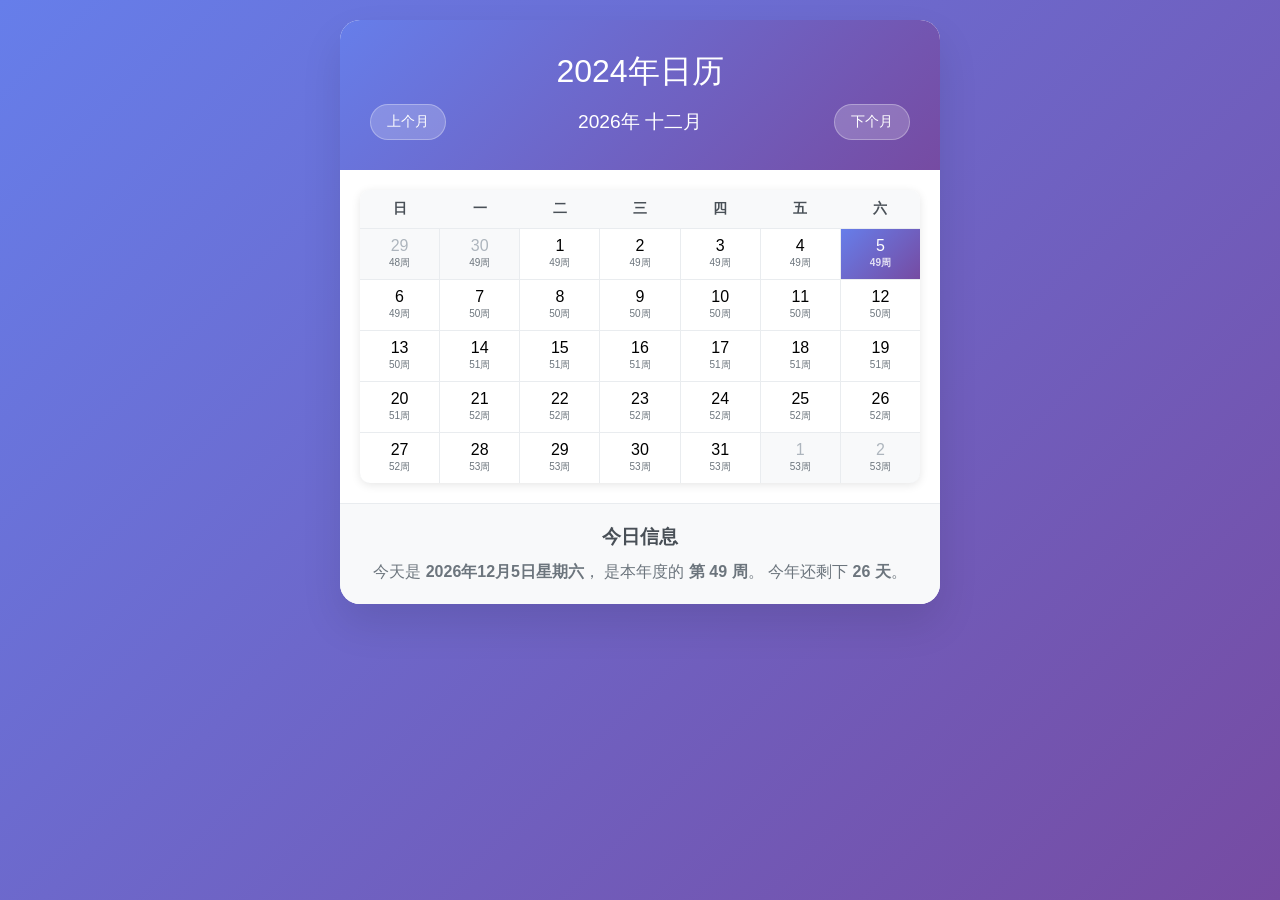
==== index.html @ 58f14a5a "Initial commit" ====
<!DOCTYPE html>
<html lang="zh-CN">
<head>
    <meta charset="UTF-8">
    <meta name="viewport" content="width=device-width, initial-scale=1.0">
    <title>2024年日历 - 第几周查询</title>
    <link rel="stylesheet" href="styles.css">
</head>
<body>
    <div class="container">
        <header>
            <h1>2024年日历</h1>
            <div class="controls">
                <button id="prevMonth">上个月</button>
                <span id="currentMonthDisplay"></span>
                <button id="nextMonth">下个月</button>
            </div>
        </header>

        <div class="calendar-container">
            <div id="calendar"></div>
        </div>

        <div class="info-panel">
            <h3>今日信息</h3>
            <p id="todayInfo"></p>
        </div>
    </div>

    <script src="calendar.js"></script>
</body>
</html>
---- styles.css ----
* {
    margin: 0;
    padding: 0;
    box-sizing: border-box;
}

body {
    font-family: 'Arial', 'Microsoft YaHei', sans-serif;
    background: linear-gradient(135deg, #667eea 0%, #764ba2 100%);
    min-height: 100vh;
    padding: 20px;
}

.container {
    max-width: 600px;
    margin: 0 auto;
    background: white;
    border-radius: 20px;
    box-shadow: 0 20px 40px rgba(0, 0, 0, 0.1);
    overflow: hidden;
}

header {
    background: linear-gradient(135deg, #667eea 0%, #764ba2 100%);
    color: white;
    padding: 30px;
    text-align: center;
}

header h1 {
    font-size: 2em;
    margin-bottom: 10px;
    font-weight: 300;
}

header p {
    font-size: 1.1em;
    opacity: 0.9;
    margin-bottom: 20px;
}

.controls {
    display: flex;
    justify-content: space-between;
    align-items: center;
    gap: 20px;
}

.controls button {
    background: rgba(255, 255, 255, 0.2);
    border: 1px solid rgba(255, 255, 255, 0.3);
    color: white;
    padding: 8px 16px;
    border-radius: 20px;
    cursor: pointer;
    transition: all 0.3s ease;
    font-size: 14px;
}

.controls button:hover {
    background: rgba(255, 255, 255, 0.3);
    transform: translateY(-1px);
}

#currentMonthDisplay {
    font-size: 1.2em;
    font-weight: 500;
    min-width: 120px;
}

.calendar-container {
    padding: 20px;
}

.calendar {
    background: white;
    border-radius: 10px;
    overflow: hidden;
    box-shadow: 0 2px 10px rgba(0, 0, 0, 0.1);
}

.weekday-header {
    display: grid;
    grid-template-columns: repeat(7, 1fr);
    background: #f8f9fa;
    border-bottom: 1px solid #e9ecef;
}

.weekday-header div {
    padding: 10px;
    text-align: center;
    font-weight: 600;
    font-size: 14px;
    color: #495057;
}

.days-grid {
    display: grid;
    grid-template-columns: repeat(7, 1fr);
    gap: 1px;
    background: #e9ecef;
}

.day-cell {
    background: white;
    padding: 8px;
    text-align: center;
    cursor: pointer;
    transition: all 0.2s ease;
    position: relative;
    min-height: 50px;
    display: flex;
    flex-direction: column;
    justify-content: center;
    align-items: center;
}

.day-cell:hover {
    background: #f8f9fa;
    transform: scale(1.05);
    z-index: 1;
}

.day-cell.other-month {
    color: #adb5bd;
    background: #f8f9fa;
}

.day-cell.today {
    background: linear-gradient(135deg, #667eea 0%, #764ba2 100%);
    color: white;
    font-weight: bold;
}

.day-number {
    font-size: 16px;
    font-weight: 500;
    line-height: 1;
}

.week-info {
    font-size: 10px;
    color: #6c757d;
    margin-top: 2px;
}

.day-cell.today .week-info {
    color: rgba(255, 255, 255, 0.8);
}

.info-panel {
    background: #f8f9fa;
    padding: 20px;
    border-top: 1px solid #e9ecef;
    text-align: center;
}

.info-panel h3 {
    color: #495057;
    margin-bottom: 10px;
    font-size: 1.2em;
}

.info-panel p {
    color: #6c757d;
    font-size: 1em;
    line-height: 1.5;
}

@media (max-width: 600px) {
    body {
        padding: 10px;
    }
    
    .container {
        margin: 10px;
        border-radius: 15px;
    }
    
    .day-cell {
        padding: 6px;
        min-height: 45px;
    }
    
    .day-number {
        font-size: 14px;
    }
    
    .week-info {
        font-size: 9px;
    }
    
    .weekday-header div {
        padding: 8px 4px;
        font-size: 12px;
    }
}
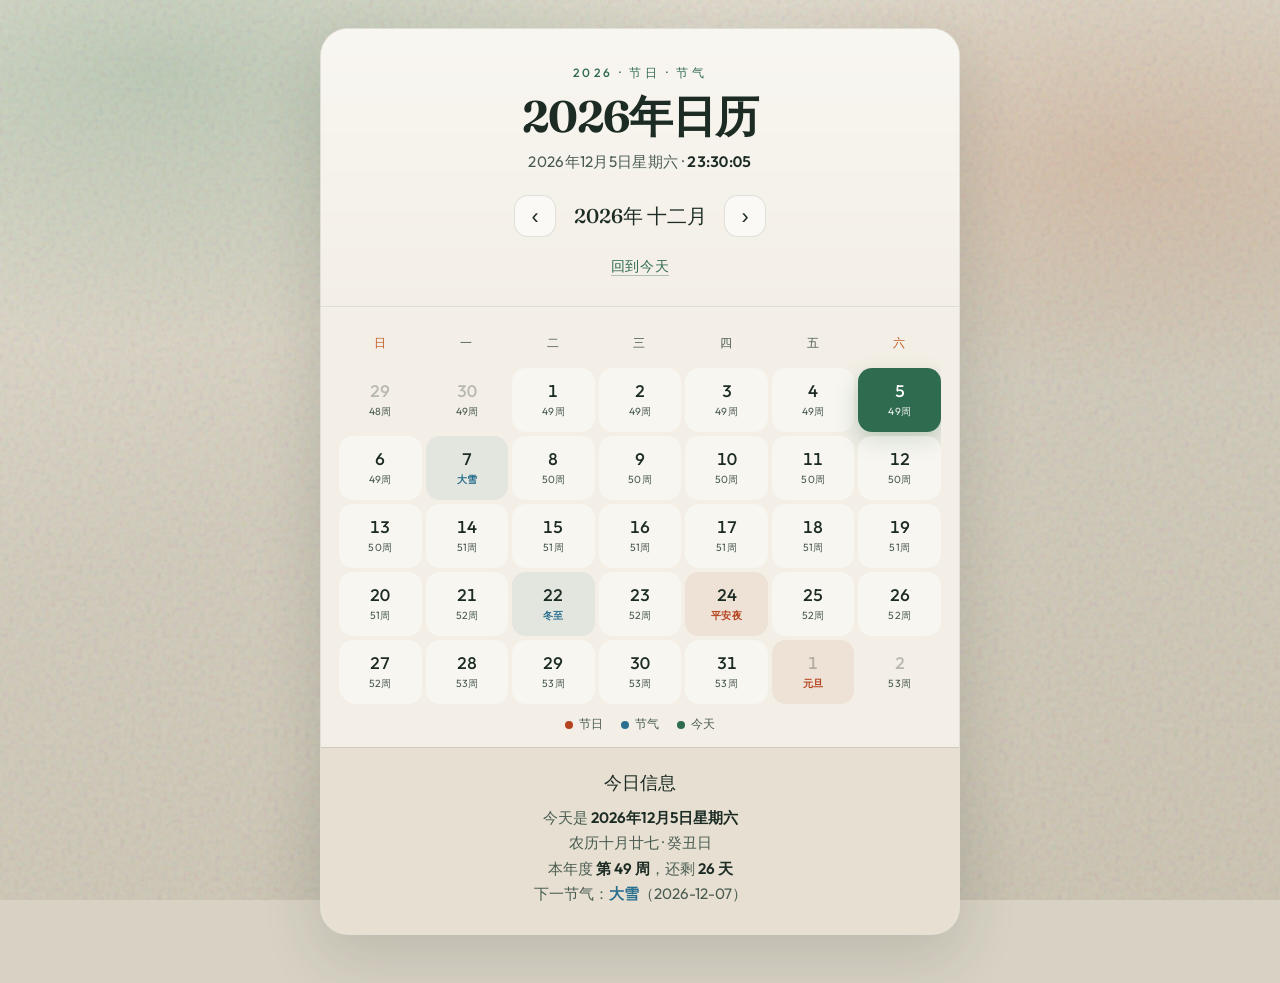
==== commit 6f6527fd: "Keep the calendar current with Chinese festivals and solar terms Refresh the calendar layout, add a " ====
--- a/index.html
+++ b/index.html
@@ -3,30 +3,45 @@
 <head>
     <meta charset="UTF-8">
     <meta name="viewport" content="width=device-width, initial-scale=1.0">
-    <title>2024年日历 - 第几周查询</title>
-    <link rel="stylesheet" href="styles.css">
+    <title>日历 · 第几周</title>
+    <link rel="preconnect" href="https://fonts.googleapis.com">
+    <link rel="preconnect" href="https://fonts.gstatic.com" crossorigin>
+    <link href="https://fonts.googleapis.com/css2?family=Fraunces:opsz,wght@9..144,500;9..144,650&family=Outfit:wght@300;400;500;600&display=swap" rel="stylesheet">
+    <link rel="stylesheet" href="styles.css?v=20260815-festivals">
 </head>
 <body>
+    <div class="atmosphere" aria-hidden="true"></div>
     <div class="container">
         <header>
-            <h1>2024年日历</h1>
+            <p class="eyebrow" id="appYearLabel">日历</p>
+            <h1 id="appTitle">日历</h1>
+            <p class="live-clock" id="liveClock" aria-live="polite"></p>
             <div class="controls">
-                <button id="prevMonth">上个月</button>
+                <button type="button" id="prevMonth" aria-label="上个月">‹</button>
                 <span id="currentMonthDisplay"></span>
-                <button id="nextMonth">下个月</button>
+                <button type="button" id="nextMonth" aria-label="下个月">›</button>
             </div>
+            <button type="button" id="todayBtn" class="today-jump">回到今天</button>
         </header>
 
         <div class="calendar-container">
             <div id="calendar"></div>
         </div>
 
+        <div class="legend" aria-hidden="true">
+            <span class="legend-item festival"><i></i>节日</span>
+            <span class="legend-item jieqi"><i></i>节气</span>
+            <span class="legend-item today-mark"><i></i>今天</span>
+        </div>
+
         <div class="info-panel">
             <h3>今日信息</h3>
             <p id="todayInfo"></p>
+            <div id="selectedDayInfo" class="selected-day" hidden></div>
         </div>
     </div>
 
-    <script src="calendar.js"></script>
+    <script src="lunar.min.js?v=1.7.7"></script>
+    <script src="calendar.js?v=20260815-festivals"></script>
 </body>
-</html>+</html>
--- a/styles.css
+++ b/styles.css
@@ -1,3 +1,20 @@
+:root {
+    --ink: #1c2b24;
+    --ink-soft: #4a5c52;
+    --paper: #f3efe6;
+    --paper-deep: #e7e0d2;
+    --leaf: #2f6b4f;
+    --leaf-bright: #3d8a64;
+    --ember: #c45c26;
+    --festival: #b5431f;
+    --jieqi: #2a6f8f;
+    --line: rgba(28, 43, 36, 0.12);
+    --shadow: 0 24px 60px rgba(28, 43, 36, 0.14);
+    --radius: 28px;
+    --font-display: "Fraunces", "Songti SC", serif;
+    --font-body: "Outfit", "PingFang SC", "Microsoft YaHei", sans-serif;
+}
+
 * {
     margin: 0;
     padding: 0;
@@ -5,193 +22,436 @@
 }
 
 body {
-    font-family: 'Arial', 'Microsoft YaHei', sans-serif;
-    background: linear-gradient(135deg, #667eea 0%, #764ba2 100%);
+    font-family: var(--font-body);
+    color: var(--ink);
+    background: #d8d2c4;
     min-height: 100vh;
-    padding: 20px;
+    padding: 28px 16px 48px;
+    position: relative;
+    overflow-x: hidden;
+}
+
+.atmosphere {
+    position: fixed;
+    inset: 0;
+    background:
+        radial-gradient(ellipse 80% 55% at 12% 8%, rgba(61, 138, 100, 0.22), transparent 55%),
+        radial-gradient(ellipse 70% 50% at 88% 18%, rgba(196, 92, 38, 0.16), transparent 50%),
+        radial-gradient(ellipse 60% 45% at 50% 100%, rgba(28, 43, 36, 0.1), transparent 55%),
+        linear-gradient(165deg, #e9e3d6 0%, #d4cebf 48%, #cfc7b6 100%);
+    z-index: -2;
+}
+
+.atmosphere::after {
+    content: "";
+    position: absolute;
+    inset: 0;
+    opacity: 0.35;
+    background-image: url("data:image/svg+xml,%3Csvg viewBox='0 0 200 200' xmlns='http://www.w3.org/2000/svg'%3E%3Cfilter id='n'%3E%3CfeTurbulence type='fractalNoise' baseFrequency='0.85' numOctaves='4' stitchTiles='stitch'/%3E%3C/filter%3E%3Crect width='100%25' height='100%25' filter='url(%23n)' opacity='0.55'/%3E%3C/svg%3E");
+    pointer-events: none;
+    mix-blend-mode: multiply;
 }
 
 .container {
-    max-width: 600px;
+    max-width: 640px;
     margin: 0 auto;
-    background: white;
-    border-radius: 20px;
-    box-shadow: 0 20px 40px rgba(0, 0, 0, 0.1);
+    background: var(--paper);
+    border-radius: var(--radius);
+    box-shadow: var(--shadow);
     overflow: hidden;
+    border: 1px solid rgba(28, 43, 36, 0.08);
+    animation: rise-in 0.7s cubic-bezier(0.22, 1, 0.36, 1) both;
+}
+
+@keyframes rise-in {
+    from {
+        opacity: 0;
+        transform: translateY(18px) scale(0.985);
+    }
+    to {
+        opacity: 1;
+        transform: translateY(0) scale(1);
+    }
 }
 
 header {
-    background: linear-gradient(135deg, #667eea 0%, #764ba2 100%);
-    color: white;
-    padding: 30px;
+    padding: 36px 28px 24px;
     text-align: center;
+    background:
+        linear-gradient(180deg, rgba(255, 255, 255, 0.45) 0%, transparent 100%),
+        var(--paper);
+    border-bottom: 1px solid var(--line);
+}
+
+.eyebrow {
+    font-size: 0.75rem;
+    letter-spacing: 0.28em;
+    text-transform: uppercase;
+    color: var(--leaf);
+    font-weight: 500;
+    margin-bottom: 10px;
+    animation: fade-up 0.6s 0.08s both;
 }
 
 header h1 {
-    font-size: 2em;
-    margin-bottom: 10px;
-    font-weight: 300;
-}
-
-header p {
-    font-size: 1.1em;
-    opacity: 0.9;
-    margin-bottom: 20px;
+    font-family: var(--font-display);
+    font-size: clamp(2rem, 5vw, 2.75rem);
+    font-weight: 650;
+    letter-spacing: -0.02em;
+    line-height: 1.1;
+    color: var(--ink);
+    margin-bottom: 12px;
+    animation: fade-up 0.6s 0.14s both;
+}
+
+.live-clock {
+    font-size: 0.95rem;
+    color: var(--ink-soft);
+    font-weight: 400;
+    letter-spacing: 0.02em;
+    margin-bottom: 22px;
+    animation: fade-up 0.6s 0.2s both;
+}
+
+.live-clock strong {
+    color: var(--ink);
+    font-weight: 600;
+    font-variant-numeric: tabular-nums;
 }
 
 .controls {
     display: flex;
-    justify-content: space-between;
+    justify-content: center;
     align-items: center;
-    gap: 20px;
+    gap: 14px;
+    margin-bottom: 14px;
+    animation: fade-up 0.6s 0.26s both;
 }
 
 .controls button {
-    background: rgba(255, 255, 255, 0.2);
-    border: 1px solid rgba(255, 255, 255, 0.3);
-    color: white;
-    padding: 8px 16px;
-    border-radius: 20px;
+    width: 42px;
+    height: 42px;
+    border: 1px solid var(--line);
+    background: rgba(255, 255, 255, 0.55);
+    color: var(--ink);
+    border-radius: 14px;
     cursor: pointer;
-    transition: all 0.3s ease;
-    font-size: 14px;
+    font-size: 1.35rem;
+    line-height: 1;
+    transition: background 0.2s ease, transform 0.2s ease, border-color 0.2s ease;
 }
 
 .controls button:hover {
-    background: rgba(255, 255, 255, 0.3);
+    background: #fff;
+    border-color: rgba(47, 107, 79, 0.35);
     transform: translateY(-1px);
 }
 
+.controls button:active {
+    transform: translateY(0);
+}
+
 #currentMonthDisplay {
-    font-size: 1.2em;
-    font-weight: 500;
-    min-width: 120px;
+    font-family: var(--font-display);
+    font-size: 1.25rem;
+    font-weight: 500;
+    min-width: 140px;
+    color: var(--ink);
+}
+
+.today-jump {
+    appearance: none;
+    border: none;
+    background: transparent;
+    color: var(--leaf);
+    font-family: var(--font-body);
+    font-size: 0.85rem;
+    font-weight: 500;
+    letter-spacing: 0.04em;
+    cursor: pointer;
+    padding: 6px 10px;
+    text-decoration: underline;
+    text-underline-offset: 4px;
+    text-decoration-color: rgba(47, 107, 79, 0.35);
+    transition: color 0.2s ease, text-decoration-color 0.2s ease;
+    animation: fade-up 0.6s 0.32s both;
+}
+
+.today-jump:hover {
+    color: var(--leaf-bright);
+    text-decoration-color: var(--leaf-bright);
+}
+
+@keyframes fade-up {
+    from {
+        opacity: 0;
+        transform: translateY(10px);
+    }
+    to {
+        opacity: 1;
+        transform: translateY(0);
+    }
 }
 
 .calendar-container {
-    padding: 20px;
+    padding: 18px 18px 8px;
 }
 
 .calendar {
-    background: white;
-    border-radius: 10px;
+    background: transparent;
+    border-radius: 18px;
     overflow: hidden;
-    box-shadow: 0 2px 10px rgba(0, 0, 0, 0.1);
 }
 
 .weekday-header {
     display: grid;
     grid-template-columns: repeat(7, 1fr);
-    background: #f8f9fa;
-    border-bottom: 1px solid #e9ecef;
+    gap: 4px;
+    margin-bottom: 6px;
 }
 
 .weekday-header div {
-    padding: 10px;
+    padding: 10px 4px;
     text-align: center;
-    font-weight: 600;
-    font-size: 14px;
-    color: #495057;
+    font-weight: 500;
+    font-size: 0.78rem;
+    letter-spacing: 0.08em;
+    color: var(--ink-soft);
+}
+
+.weekday-header div:first-child,
+.weekday-header div:last-child {
+    color: var(--ember);
 }
 
 .days-grid {
     display: grid;
     grid-template-columns: repeat(7, 1fr);
-    gap: 1px;
-    background: #e9ecef;
+    gap: 4px;
 }
 
 .day-cell {
-    background: white;
-    padding: 8px;
+    background: rgba(255, 255, 255, 0.42);
+    padding: 8px 3px 6px;
     text-align: center;
     cursor: pointer;
-    transition: all 0.2s ease;
+    transition: background 0.2s ease, transform 0.2s ease, box-shadow 0.2s ease;
     position: relative;
-    min-height: 50px;
+    min-height: 64px;
     display: flex;
     flex-direction: column;
     justify-content: center;
     align-items: center;
+    border-radius: 14px;
+    border: 1px solid transparent;
+}
+
+.day-cell.has-festival:not(.today) {
+    background: rgba(181, 67, 31, 0.08);
+}
+
+.day-cell.has-jieqi:not(.today):not(.has-festival) {
+    background: rgba(42, 111, 143, 0.08);
 }
 
 .day-cell:hover {
-    background: #f8f9fa;
-    transform: scale(1.05);
+    background: #fff;
+    transform: translateY(-2px);
+    box-shadow: 0 8px 18px rgba(28, 43, 36, 0.08);
     z-index: 1;
 }
 
 .day-cell.other-month {
-    color: #adb5bd;
-    background: #f8f9fa;
+    color: rgba(28, 43, 36, 0.28);
+    background: transparent;
+}
+
+.day-cell.other-month:hover {
+    background: rgba(255, 255, 255, 0.35);
+    box-shadow: none;
 }
 
 .day-cell.today {
-    background: linear-gradient(135deg, #667eea 0%, #764ba2 100%);
-    color: white;
-    font-weight: bold;
+    background: var(--leaf);
+    color: #fff;
+    border-color: transparent;
+    box-shadow: 0 10px 22px rgba(47, 107, 79, 0.28);
+}
+
+.day-cell.today:hover {
+    background: var(--leaf-bright);
+    transform: translateY(-2px);
+}
+
+.day-cell.selected:not(.today) {
+    border-color: rgba(196, 92, 38, 0.45);
+    background: #fff;
 }
 
 .day-number {
-    font-size: 16px;
+    font-size: 1.05rem;
     font-weight: 500;
     line-height: 1;
+    font-variant-numeric: tabular-nums;
+}
+
+.day-meta {
+    margin-top: 4px;
+    min-height: 1em;
+    display: flex;
+    flex-direction: column;
+    align-items: center;
+    justify-content: center;
 }
 
 .week-info {
-    font-size: 10px;
-    color: #6c757d;
-    margin-top: 2px;
-}
-
-.day-cell.today .week-info {
-    color: rgba(255, 255, 255, 0.8);
+    font-size: 0.65rem;
+    color: var(--ink-soft);
+    letter-spacing: 0.02em;
+}
+
+.culture-label {
+    font-size: 0.62rem;
+    font-weight: 600;
+    letter-spacing: 0.02em;
+    line-height: 1.2;
+    max-width: 100%;
+    overflow: hidden;
+    text-overflow: ellipsis;
+    white-space: nowrap;
+    padding: 0 2px;
+}
+
+.culture-label.festival {
+    color: var(--festival);
+}
+
+.culture-label.jieqi {
+    color: var(--jieqi);
+}
+
+.day-cell.today .week-info,
+.day-cell.today .culture-label {
+    color: rgba(255, 255, 255, 0.9);
+}
+
+.legend {
+    display: flex;
+    justify-content: center;
+    gap: 18px;
+    padding: 4px 16px 14px;
+    color: var(--ink-soft);
+    font-size: 0.78rem;
+}
+
+.legend-item {
+    display: inline-flex;
+    align-items: center;
+    gap: 6px;
+}
+
+.legend-item i {
+    width: 8px;
+    height: 8px;
+    border-radius: 50%;
+    display: inline-block;
+}
+
+.legend-item.festival i {
+    background: var(--festival);
+}
+
+.legend-item.jieqi i {
+    background: var(--jieqi);
+}
+
+.legend-item.today-mark i {
+    background: var(--leaf);
+}
+
+.tag-festival {
+    color: var(--festival) !important;
+}
+
+.tag-jieqi {
+    color: var(--jieqi) !important;
 }
 
 .info-panel {
-    background: #f8f9fa;
-    padding: 20px;
-    border-top: 1px solid #e9ecef;
+    background: var(--paper-deep);
+    padding: 22px 24px 28px;
+    border-top: 1px solid var(--line);
     text-align: center;
 }
 
 .info-panel h3 {
-    color: #495057;
+    font-family: var(--font-display);
+    color: var(--ink);
     margin-bottom: 10px;
-    font-size: 1.2em;
+    font-size: 1.15rem;
+    font-weight: 500;
 }
 
 .info-panel p {
-    color: #6c757d;
-    font-size: 1em;
-    line-height: 1.5;
+    color: var(--ink-soft);
+    font-size: 0.95rem;
+    line-height: 1.65;
+}
+
+.info-panel strong {
+    color: var(--ink);
+    font-weight: 600;
+}
+
+.selected-day {
+    margin-top: 16px;
+    padding: 14px 16px;
+    border-radius: 16px;
+    background: rgba(255, 255, 255, 0.55);
+    border: 1px solid var(--line);
+    color: var(--ink);
+    font-size: 0.92rem;
+    line-height: 1.55;
+    animation: fade-up 0.35s ease both;
+}
+
+.selected-day strong {
+    color: var(--ember);
 }
 
 @media (max-width: 600px) {
     body {
-        padding: 10px;
-    }
-    
+        padding: 12px 10px 32px;
+    }
+
     .container {
-        margin: 10px;
-        border-radius: 15px;
-    }
-    
+        border-radius: 22px;
+    }
+
+    header {
+        padding: 28px 18px 20px;
+    }
+
     .day-cell {
-        padding: 6px;
-        min-height: 45px;
-    }
-    
+        padding: 6px 2px 5px;
+        min-height: 56px;
+        border-radius: 12px;
+    }
+
     .day-number {
-        font-size: 14px;
-    }
-    
+        font-size: 0.95rem;
+    }
+
     .week-info {
-        font-size: 9px;
-    }
-    
+        font-size: 0.58rem;
+    }
+
     .weekday-header div {
-        padding: 8px 4px;
-        font-size: 12px;
-    }
-}+        padding: 8px 2px;
+        font-size: 0.7rem;
+    }
+
+    .info-panel {
+        padding: 18px 16px 24px;
+    }
+}
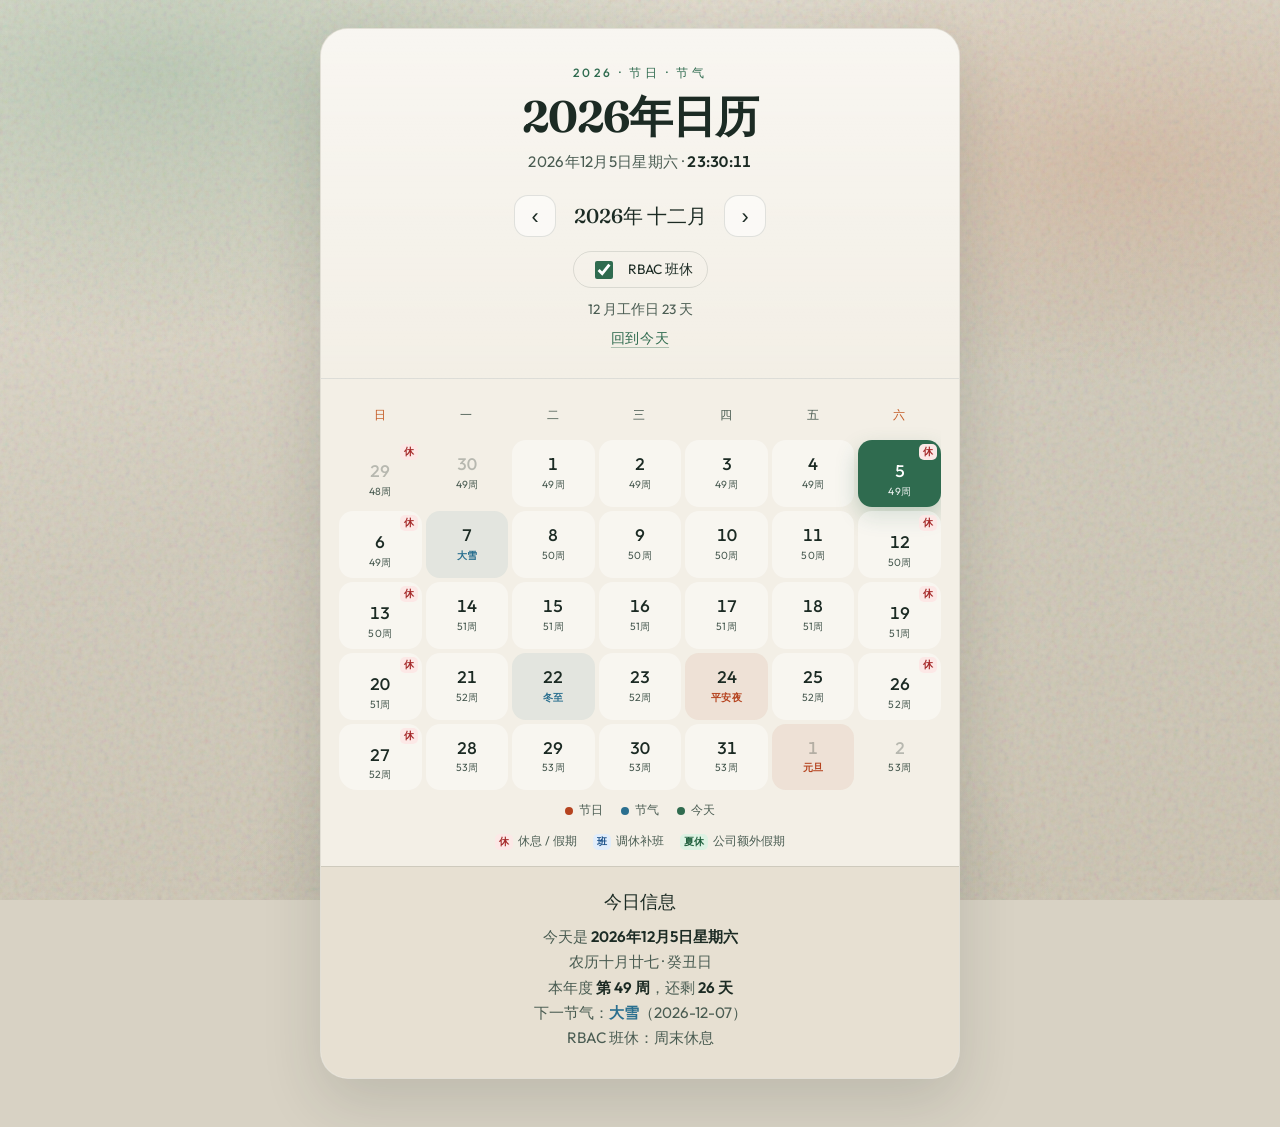
==== commit adc93d05: "Show RBAC work and rest days alongside calendar festivals Add the PDF-based 2026 schedule, a persist" ====
--- a/index.html
+++ b/index.html
@@ -7,7 +7,7 @@
     <link rel="preconnect" href="https://fonts.googleapis.com">
     <link rel="preconnect" href="https://fonts.gstatic.com" crossorigin>
     <link href="https://fonts.googleapis.com/css2?family=Fraunces:opsz,wght@9..144,500;9..144,650&family=Outfit:wght@300;400;500;600&display=swap" rel="stylesheet">
-    <link rel="stylesheet" href="styles.css?v=20260815-festivals">
+    <link rel="stylesheet" href="styles.css?v=20261113-rbac">
 </head>
 <body>
     <div class="atmosphere" aria-hidden="true"></div>
@@ -21,6 +21,11 @@
                 <span id="currentMonthDisplay"></span>
                 <button type="button" id="nextMonth" aria-label="下个月">›</button>
             </div>
+            <label class="rbac-toggle">
+                <input type="checkbox" id="rbacToggle" role="switch" checked>
+                <span>RBAC 班休</span>
+            </label>
+            <p id="rbacMonthSummary" class="rbac-summary" aria-live="polite"></p>
             <button type="button" id="todayBtn" class="today-jump">回到今天</button>
         </header>
 
@@ -34,6 +39,12 @@
             <span class="legend-item today-mark"><i></i>今天</span>
         </div>
 
+        <div id="rbacLegend" class="rbac-legend">
+            <span><b class="rbac-badge rest">休</b>休息 / 假期</span>
+            <span><b class="rbac-badge makeup">班</b>调休补班</span>
+            <span><b class="rbac-badge summer">夏休</b>公司额外假期</span>
+        </div>
+
         <div class="info-panel">
             <h3>今日信息</h3>
             <p id="todayInfo"></p>
@@ -42,6 +53,7 @@
     </div>
 
     <script src="lunar.min.js?v=1.7.7"></script>
-    <script src="calendar.js?v=20260815-festivals"></script>
+    <script src="rbac-2026.js?v=20261113"></script>
+    <script src="calendar.js?v=20261113-rbac"></script>
 </body>
 </html>
--- a/styles.css
+++ b/styles.css
@@ -182,6 +182,86 @@
     text-decoration-color: var(--leaf-bright);
 }
 
+.rbac-toggle {
+    display: inline-flex;
+    align-items: center;
+    gap: 8px;
+    padding: 8px 14px;
+    border: 1px solid var(--line);
+    border-radius: 20px;
+    font-size: 0.85rem;
+    cursor: pointer;
+}
+
+.rbac-toggle input {
+    width: 32px;
+    height: 18px;
+    accent-color: var(--leaf);
+    cursor: pointer;
+}
+
+.rbac-summary {
+    margin: 12px 0 4px;
+    font-size: 0.85rem;
+    color: var(--ink-soft);
+}
+
+.rbac-legend {
+    display: flex;
+    flex-wrap: wrap;
+    justify-content: center;
+    gap: 8px 16px;
+    padding: 0 16px 16px;
+    font-size: 0.75rem;
+    color: var(--ink-soft);
+}
+
+.rbac-legend > span {
+    display: inline-flex;
+    align-items: center;
+    gap: 5px;
+}
+
+.rbac-badge {
+    display: inline-block;
+    padding: 2px 4px;
+    border-radius: 5px;
+    font-size: 10px;
+    font-weight: 600;
+    line-height: 1.2;
+    white-space: nowrap;
+}
+
+.rbac-badge.rest {
+    color: #a52929;
+    background: #fce8e6;
+}
+
+.rbac-badge.makeup {
+    color: #20558c;
+    background: #e1edfb;
+}
+
+.rbac-badge.summer {
+    color: #20603e;
+    background: #ddf2e3;
+}
+
+.day-badge {
+    position: absolute;
+    top: 3px;
+    right: 3px;
+}
+
+.day-cell.has-rbac-badge {
+    padding-top: 22px;
+}
+
+.rbac-legend[hidden],
+.rbac-summary[hidden] {
+    display: none;
+}
+
 @keyframes fade-up {
     from {
         opacity: 0;
